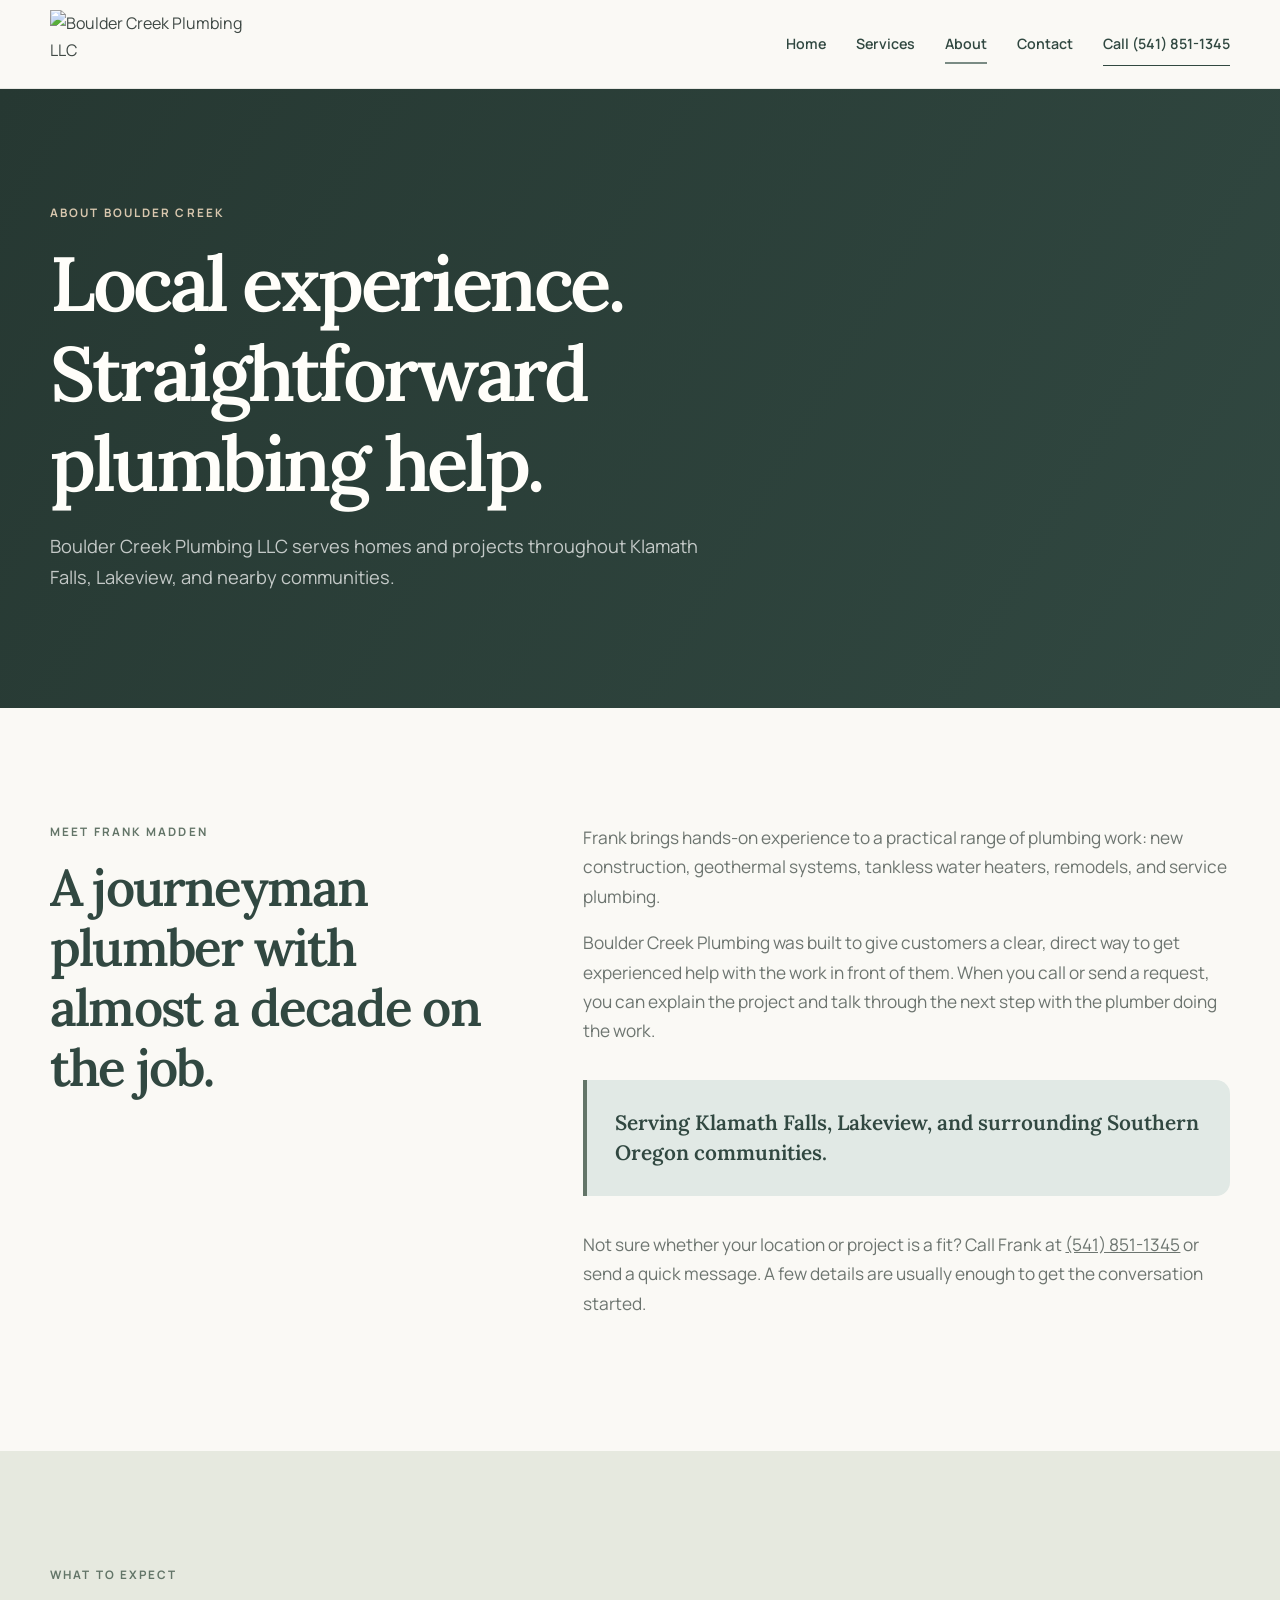
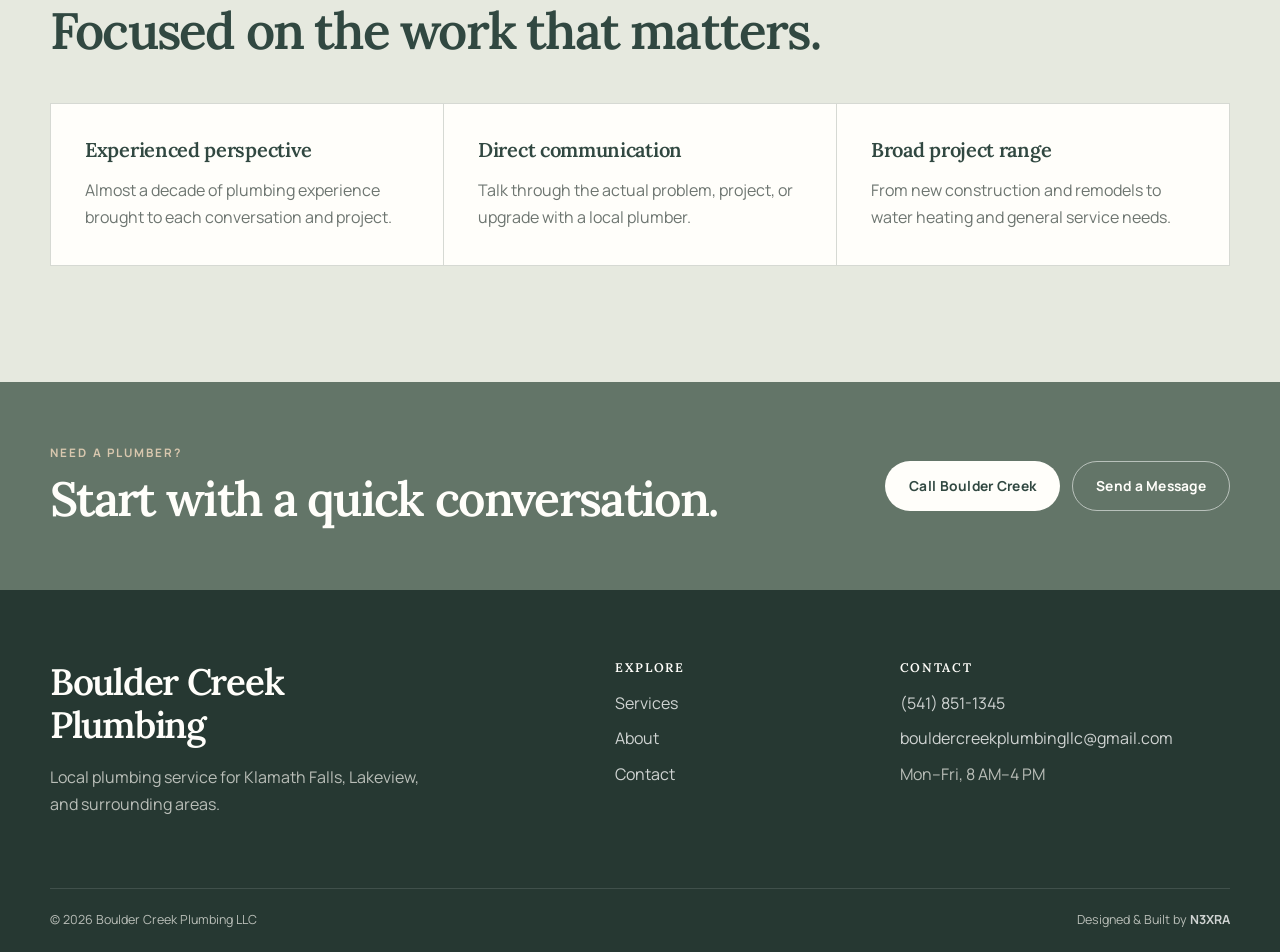
==== about/index.html @ ea2b0555 "first draft" ====
<!doctype html>
<html lang="en">
  <head>
    <meta charset="utf-8"><meta name="viewport" content="width=device-width, initial-scale=1"><meta name="theme-color" content="#314841">
    <meta name="description" content="Meet Frank Madden, a journeyman plumber with almost a decade of experience serving Klamath Falls, Lakeview, and surrounding areas.">
    <title>About | Boulder Creek Plumbing LLC</title><link rel="canonical" href="https://bouldercreekplumbingor.com/about/">
    <link rel="preconnect" href="https://fonts.googleapis.com"><link rel="preconnect" href="https://fonts.gstatic.com" crossorigin><link href="https://fonts.googleapis.com/css2?family=Lora:wght@500;600;700&amp;family=Manrope:wght@400;500;600;700&amp;display=swap" rel="stylesheet"><link rel="stylesheet" href="/styles.css">
  </head>
  <body>
    <a class="skip-link" href="#main">Skip to content</a>
    <header class="site-header"><div class="wrap nav-wrap"><a class="brand" href="/" aria-label="Boulder Creek Plumbing home"><img src="https://vdbjlgmbpykjblprqnak.supabase.co/storage/v1/object/public/website-assets-public/e737cde6-610d-4544-8e9d-0e6943760b35/acdd63f0-f831-4c30-9903-9ae123d6c81c/v1-bcp-logo.png" alt="Boulder Creek Plumbing LLC"></a><button class="menu-toggle" type="button" aria-expanded="false" aria-controls="site-nav"><span></span><span></span><span></span><span class="sr-only">Menu</span></button><nav id="site-nav" class="site-nav" aria-label="Main navigation"><a href="/">Home</a><a href="/services/">Services</a><a class="active" href="/about/">About</a><a href="/contact/">Contact</a><a class="nav-call" href="tel:+15418511345">Call (541) 851-1345</a></nav></div></header>
    <main id="main">
      <section class="page-hero"><div class="wrap"><p class="eyebrow">About Boulder Creek</p><h1>Local experience. Straightforward plumbing help.</h1><p>Boulder Creek Plumbing LLC serves homes and projects throughout Klamath Falls, Lakeview, and nearby communities.</p></div></section>
      <section class="section"><div class="wrap about-intro"><div><p class="eyebrow">Meet Frank Madden</p><h2>A journeyman plumber with almost a decade on the job.</h2></div><div class="about-copy"><p>Frank brings hands-on experience to a practical range of plumbing work: new construction, geothermal systems, tankless water heaters, remodels, and service plumbing.</p><p>Boulder Creek Plumbing was built to give customers a clear, direct way to get experienced help with the work in front of them. When you call or send a request, you can explain the project and talk through the next step with the plumber doing the work.</p><div class="callout">Serving Klamath Falls, Lakeview, and surrounding Southern Oregon communities.</div><p>Not sure whether your location or project is a fit? Call Frank at <a href="tel:+15418511345">(541) 851-1345</a> or send a quick message. A few details are usually enough to get the conversation started.</p></div></div></section>
      <section class="trust-section section"><div class="wrap"><div class="section-heading"><p class="eyebrow">What to expect</p><h2>Focused on the work that matters.</h2></div><div class="values-grid"><article class="value-card"><h3>Experienced perspective</h3><p>Almost a decade of plumbing experience brought to each conversation and project.</p></article><article class="value-card"><h3>Direct communication</h3><p>Talk through the actual problem, project, or upgrade with a local plumber.</p></article><article class="value-card"><h3>Broad project range</h3><p>From new construction and remodels to water heating and general service needs.</p></article></div></div></section>
      <section class="cta-band"><div class="wrap cta-inner"><div><p class="eyebrow light">Need a plumber?</p><h2>Start with a quick conversation.</h2></div><div class="button-row"><a class="button button-light" href="tel:+15418511345">Call Boulder Creek</a><a class="button button-outline-light" href="mailto:bouldercreekplumbingllc@gmail.com?subject=Plumbing%20Inquiry">Send a Message</a></div></div></section>
    </main>
    <footer class="site-footer"><div class="wrap footer-grid"><div class="footer-brand"><h2>Boulder Creek Plumbing</h2><p>Local plumbing service for Klamath Falls, Lakeview, and surrounding areas.</p></div><div><h3>Explore</h3><a href="/services/">Services</a><a href="/about/">About</a><a href="/contact/">Contact</a></div><div><h3>Contact</h3><a href="tel:+15418511345">(541) 851-1345</a><a href="mailto:bouldercreekplumbingllc@gmail.com">bouldercreekplumbingllc@gmail.com</a><p>Mon–Fri, 8 AM–4 PM</p></div></div><div class="wrap footer-bottom"><span>© 2026 Boulder Creek Plumbing LLC</span><span>Designed &amp; Built by <a href="https://n3xra.com/" target="_blank" rel="noopener noreferrer">N3XRA</a></span></div></footer><script src="/script.js"></script>
  </body>
</html>
---- styles.css ----
:root {
  --ink: #314841;
  --ink-deep: #263832;
  --water: #6d8988;
  --water-light: #e1e9e5;
  --copper: #7a8b84;
  --cream: #f0eee7;
  --paper: #faf9f5;
  --white: #fffefa;
  --text: #3f4945;
  --muted: #6d7570;
  --line: #d6d9d3;
  --sage: #637568;
  --shadow: 0 20px 54px rgba(39, 57, 51, 0.12);
  --radius: 14px;
  --wrap: 1180px;
}

* { box-sizing: border-box; }
html { scroll-behavior: smooth; }
body { margin: 0; color: var(--text); background: var(--paper); font-family: "Manrope", Arial, sans-serif; font-size: 16px; line-height: 1.7; }
img { display: block; max-width: 100%; }
a { color: inherit; }
button, input, select, textarea { font: inherit; }
.wrap { width: min(calc(100% - 40px), var(--wrap)); margin-inline: auto; }
.sr-only { position: absolute; width: 1px; height: 1px; padding: 0; margin: -1px; overflow: hidden; clip: rect(0, 0, 0, 0); white-space: nowrap; border: 0; }
.skip-link { position: fixed; z-index: 1000; top: 10px; left: 10px; padding: 10px 14px; color: var(--white); background: var(--ink); transform: translateY(-150%); }
.skip-link:focus { transform: translateY(0); }

.utility-bar { color: rgba(255,253,248,.82); background: var(--ink-deep); font-size: .72rem; font-weight: 600; letter-spacing: .06em; text-transform: uppercase; }
.utility-inner { min-height: 38px; display: flex; align-items: center; justify-content: space-between; gap: 24px; }
.utility-inner p { margin: 0; }
.site-header { position: sticky; z-index: 100; top: 0; background: rgba(250,249,245,.96); border-bottom: 1px solid rgba(49,72,65,.1); backdrop-filter: blur(14px); }
.nav-wrap { min-height: 88px; display: flex; align-items: center; justify-content: space-between; gap: 32px; }
.brand { flex: 0 0 auto; text-decoration: none; }
.brand img { width: 215px; height: 68px; object-fit: contain; object-position: left center; }
.site-nav { display: flex; align-items: center; gap: 30px; }
.site-nav a { position: relative; color: var(--ink); font-size: .89rem; font-weight: 600; text-decoration: none; }
.site-nav a:not(.nav-call)::after { position: absolute; right: 0; bottom: -8px; left: 0; height: 2px; content: ""; background: var(--copper); transform: scaleX(0); transform-origin: left; transition: transform .18s ease; }
.site-nav a:hover::after, .site-nav a.active::after { transform: scaleX(1); }
.nav-call { padding: 10px 0 9px; color: var(--ink) !important; background: transparent; border-bottom: 1px solid var(--ink); border-radius: 0; transition: color .18s ease, border-color .18s ease; }
.nav-call:hover { color: var(--water) !important; border-color: var(--water); }
.menu-toggle { display: none; width: 44px; height: 44px; padding: 10px; border: 0; background: transparent; }
.menu-toggle span:not(.sr-only) { display: block; height: 2px; margin: 5px 0; background: var(--ink); transition: transform .18s ease, opacity .18s ease; }

/* The homepage opens as a brand statement; interior pages retain the compact header. */
.home-header { position: relative; background: var(--paper); }
.home-nav-wrap { min-height: 76px; justify-content: flex-end; }
.home-hero { overflow: hidden; padding: 0 0 clamp(82px, 10vw, 138px); background: linear-gradient(180deg, var(--paper) 0 29%, #e7ece8 29% 100%); }
.home-brand-stage { display: grid; place-items: center; align-content: center; padding: 22px 0 66px; text-align: center; }
.home-logo { width: min(650px, 82vw); height: clamp(218px, 23vw, 280px); object-fit: contain; mix-blend-mode: multiply; }
.home-brand-stage p { position: relative; margin: 12px 0 0; padding-top: 19px; color: var(--muted); font-size: .74rem; font-weight: 700; letter-spacing: .14em; text-transform: uppercase; }
.home-brand-stage p::before { position: absolute; top: 0; left: 50%; width: 74px; height: 1px; content: ""; background: var(--water); transform: translateX(-50%); }
.home-showcase { width: min(calc(100% - 40px), 1360px); display: grid; grid-template-columns: minmax(0, 1.08fr) minmax(390px, .92fr); min-height: 710px; }
.home-showcase-media { position: relative; min-height: 710px; overflow: hidden; background: #c9d3ce; }
.home-showcase-media img { width: 100%; height: 100%; object-fit: cover; object-position: center top; }
.work-caption { position: absolute; right: 0; bottom: 0; left: 0; display: flex; align-items: center; justify-content: space-between; gap: 24px; padding: 18px 24px; color: var(--ink); background: var(--paper); }
.work-caption span { font-size: .68rem; font-weight: 700; letter-spacing: .14em; text-transform: uppercase; }
.work-caption strong { font-family: "Lora", Georgia, serif; font-size: .95rem; font-weight: 600; }
.home-showcase-copy { display: flex; flex-direction: column; justify-content: center; padding: clamp(52px, 6vw, 88px); color: rgba(255,255,255,.75); background: var(--ink-deep); }
.home-showcase-copy h1 { max-width: 620px; margin-bottom: 28px; color: var(--white); font-size: clamp(3rem, 5.4vw, 5.6rem); line-height: 1.04; }
.home-showcase-copy > p:not(.eyebrow) { max-width: 540px; margin: 0 0 34px; font-size: 1.08rem; }
.home-services { padding: clamp(100px, 13vw, 190px) 0; background: var(--paper); }
.home-services-heading { display: grid; grid-template-columns: .38fr 1.1fr .62fr; align-items: end; gap: clamp(30px, 6vw, 90px); margin-bottom: clamp(60px, 8vw, 110px); }
.home-services-heading .eyebrow { align-self: start; margin-top: 11px; }
.home-services-heading h2 { max-width: 720px; margin: 0; font-size: clamp(3rem, 6vw, 6rem); line-height: 1.03; }
.home-services-heading > p:last-child { max-width: 360px; margin: 0 0 8px; color: var(--muted); }
.home-service-list { border-top: 1px solid var(--ink); }
.home-service-list a { display: grid; grid-template-columns: 1.2fr .8fr auto; align-items: center; gap: 30px; padding: 29px 4px; border-bottom: 1px solid var(--line); text-decoration: none; transition: padding .2s ease, color .2s ease; }
.home-service-list a:hover { padding-right: 15px; padding-left: 15px; color: var(--water); }
.home-service-list h3 { margin: 0; font-size: clamp(1.45rem, 2.7vw, 2.35rem); }
.home-service-list p { margin: 0; color: var(--muted); font-size: .91rem; }
.home-service-list span { font-size: 1.4rem; }
.home-story { color: rgba(255,255,255,.74); background: var(--ink-deep); }
.home-story-grid { display: grid; grid-template-columns: 1fr 1fr; min-height: 720px; }
.home-story-statement { display: flex; align-items: flex-end; padding: clamp(50px, 8vw, 110px) clamp(30px, 6vw, 80px) clamp(58px, 7vw, 94px) 0; border-right: 1px solid rgba(255,255,255,.15); }
.home-story-statement p { max-width: 620px; margin: 0; color: rgba(255,255,255,.15); font-family: "Lora", Georgia, serif; font-size: clamp(4rem, 8vw, 8.5rem); font-weight: 600; letter-spacing: -.06em; line-height: .9; }
.home-story-copy { align-self: center; max-width: 620px; padding: clamp(60px, 9vw, 120px); }
.home-story-copy h2 { margin-bottom: 28px; color: var(--white); font-size: clamp(2.5rem, 5vw, 4.8rem); line-height: 1.06; }
.home-story-copy > p:not(.eyebrow) { margin-bottom: 34px; font-size: 1.06rem; }
.editorial-link { display: inline-flex; gap: 10px; align-items: center; padding-bottom: 5px; border-bottom: 1px solid currentColor; color: var(--ink); font-size: .82rem; font-weight: 700; letter-spacing: .06em; text-decoration: none; text-transform: uppercase; }
.editorial-link.light { color: var(--white); }
.editorial-link span { transition: transform .18s ease; }
.editorial-link:hover span { transform: translateX(4px); }
.home-region { padding: clamp(100px, 13vw, 180px) 0; background: #e1e8e4; }
.home-region-grid { display: grid; grid-template-columns: .35fr 1.25fr .55fr; align-items: end; gap: clamp(30px, 6vw, 90px); }
.home-region-grid .eyebrow { align-self: start; margin-top: 11px; }
.home-region-grid h2 { margin: 0; font-size: clamp(3.5rem, 7vw, 7rem); line-height: .99; }
.home-region-copy { padding-bottom: 8px; }
.home-region-copy p { margin: 0 0 28px; color: var(--muted); }
.home-contact { padding: clamp(90px, 12vw, 155px) 0; color: var(--white); background: var(--sage); }
.home-contact-inner { text-align: center; }
.home-contact-inner h2 { margin: 0 0 54px; color: var(--white); font-size: clamp(4rem, 9vw, 9rem); line-height: .92; }
.home-contact-actions { display: flex; justify-content: center; gap: clamp(30px, 7vw, 100px); }
.home-contact-actions a { min-width: 230px; padding: 18px 0; border-top: 1px solid rgba(255,255,255,.6); border-bottom: 1px solid rgba(255,255,255,.6); color: var(--white); font-family: "Lora", Georgia, serif; font-size: 1.35rem; text-decoration: none; }
.home-contact-actions span { display: block; margin-bottom: 4px; font-family: "Manrope", sans-serif; font-size: .65rem; font-weight: 700; letter-spacing: .15em; text-transform: uppercase; }

.hero { position: relative; overflow: hidden; padding: clamp(64px, 8vw, 108px) 0; background: linear-gradient(135deg, #f3f2ec 0%, #e8ece7 100%); }
.hero-grid { display: grid; grid-template-columns: minmax(0, .92fr) minmax(420px, 1.08fr); align-items: center; gap: clamp(48px, 7vw, 92px); }
.hero-copy { position: relative; z-index: 1; }
.eyebrow { margin: 0 0 15px; color: var(--sage); font-size: .73rem; font-weight: 700; letter-spacing: .18em; text-transform: uppercase; }
.eyebrow.light { color: #d8c7ae; }
h1, h2, h3 { margin-top: 0; font-family: "Lora", Georgia, serif; color: var(--ink); line-height: 1.17; }
h1 { max-width: 720px; margin-bottom: 24px; font-size: clamp(2.65rem, 6vw, 5.15rem); font-weight: 600; letter-spacing: -.045em; }
h2 { margin-bottom: 20px; font-size: clamp(2rem, 4vw, 3.4rem); font-weight: 600; letter-spacing: -.035em; }
h3 { margin-bottom: 12px; font-size: 1.25rem; font-weight: 600; letter-spacing: -.015em; }
.hero-lead { max-width: 610px; margin: 0 0 32px; color: var(--muted); font-size: clamp(1.05rem, 2vw, 1.23rem); }
.button-row { display: flex; flex-wrap: wrap; gap: 12px; }
.button { display: inline-flex; min-height: 50px; align-items: center; justify-content: center; padding: 12px 23px; border: 1px solid transparent; border-radius: 999px; font-size: .86rem; font-weight: 700; letter-spacing: .02em; text-decoration: none; transition: color .18s ease, background .18s ease, border-color .18s ease, transform .18s ease; }
.button:hover { transform: translateY(-2px); }
.button-primary { color: var(--white); background: var(--sage); }
.button-primary:hover { background: #5f684e; }
.button-secondary { color: var(--ink); background: transparent; border-color: rgba(49,72,65,.35); }
.button-secondary:hover { border-color: var(--ink); background: var(--white); }
.button-light { color: var(--ink); background: var(--white); }
.button-light:hover { background: var(--cream); }
.button-outline-light { color: var(--white); border-color: rgba(255,255,255,.55); }
.button-outline-light:hover { color: var(--ink); background: var(--white); }
.hero-meta { margin: 24px 0 0; color: var(--muted); font-size: .83rem; font-weight: 700; }
.hero-meta span { margin: 0 7px; color: var(--copper); }
.hero-media { position: relative; padding: 0 0 25px 25px; }
.hero-media::before { position: absolute; inset: 25px 25px 0 0; content: ""; background: var(--water); border-radius: 28px 8px 28px 8px; }
.hero-media img { position: relative; width: 100%; aspect-ratio: 3 / 4; object-fit: cover; object-position: center top; border-radius: 8px 28px 8px 28px; box-shadow: var(--shadow); }
.experience-card { position: absolute; right: -20px; bottom: 0; width: 205px; padding: 20px 22px; color: var(--white); background: var(--ink); border-radius: 16px 4px 16px 4px; box-shadow: 0 16px 34px rgba(39,57,51,.18); }
.experience-card strong, .experience-card span { display: block; }
.experience-card strong { font-family: "Lora", serif; font-size: 1.05rem; }
.experience-card span { margin-top: 2px; color: rgba(255,255,255,.7); font-size: .82rem; }

.section { padding: clamp(76px, 9vw, 126px) 0; }
.section-heading { margin-bottom: 42px; }
.split-heading { display: grid; grid-template-columns: 1.2fr .8fr; align-items: end; gap: 80px; }
.split-heading h2 { max-width: 680px; margin-bottom: 0; }
.split-heading > p { max-width: 480px; margin: 0 0 5px; color: var(--muted); font-size: 1.05rem; }
.service-grid { display: grid; grid-template-columns: repeat(4, 1fr); border-top: 1px solid var(--line); border-left: 1px solid var(--line); }
.service-card { min-height: 270px; padding: 28px; border-right: 1px solid var(--line); border-bottom: 1px solid var(--line); background: rgba(255,253,248,.75); }
.service-card h3 { margin-top: 42px; }
.service-card p { margin: 0; color: var(--muted); font-size: .94rem; }
.text-link { display: inline-flex; align-items: center; gap: 8px; margin-top: 28px; color: var(--ink); font-weight: 800; text-decoration: none; }
.text-link span { color: var(--copper); transition: transform .18s ease; }
.text-link:hover span { transform: translateX(4px); }

.trust-section { background: #e6e9df; }
.trust-grid { display: grid; grid-template-columns: 1.1fr .9fr; box-shadow: var(--shadow); }
.trust-panel, .area-panel { padding: clamp(42px, 6vw, 78px); }
.trust-panel { color: rgba(255,253,248,.76); background: var(--ink); }
.trust-panel h2 { color: var(--white); }
.trust-panel p:not(.eyebrow) { max-width: 590px; margin-bottom: 28px; }
.area-panel { background: #f5f1e8; }
.area-panel p:not(.eyebrow) { color: var(--muted); }
.cta-band { padding: 62px 0; color: var(--white); background: var(--sage); }
.cta-inner { display: flex; align-items: center; justify-content: space-between; gap: 40px; }
.cta-inner h2 { margin: 0; color: var(--white); font-size: clamp(2rem, 4vw, 3rem); }
.cta-inner .eyebrow { margin-bottom: 8px; }

.page-hero { position: relative; overflow: hidden; padding: clamp(70px, 9vw, 120px) 0; color: var(--white); background: linear-gradient(120deg, var(--ink-deep), var(--ink)); }
.page-hero .wrap { position: relative; z-index: 1; }
.page-hero .eyebrow { color: #d8c7ae; }
.page-hero h1 { max-width: 850px; margin-bottom: 22px; color: var(--white); font-size: clamp(2.7rem, 6vw, 5rem); }
.page-hero p:last-child { max-width: 680px; margin: 0; color: rgba(255,255,255,.72); font-size: 1.14rem; }
.services-detail { background: var(--paper); }
.detail-list { display: grid; gap: 0; border-top: 1px solid var(--line); }
.detail-item { display: grid; grid-template-columns: minmax(200px, .8fr) minmax(300px, 1.2fr); gap: 50px; padding: 38px 0; border-bottom: 1px solid var(--line); }
.detail-item h2 { margin: 0; font-size: clamp(1.45rem, 3vw, 2rem); }
.detail-item p { max-width: 610px; margin: 2px 0 0; color: var(--muted); }
.process-section { background: var(--cream); }
.process-grid { display: grid; grid-template-columns: repeat(3, 1fr); gap: 22px; }
.process-card { padding: 30px; background: var(--white); border-top: 4px solid var(--sage); border-radius: 0 0 var(--radius) var(--radius); }
.process-card h3 { margin-top: 4px; }
.process-card p { margin-bottom: 0; color: var(--muted); }

.about-intro { display: grid; grid-template-columns: .8fr 1.2fr; gap: clamp(40px, 8vw, 110px); align-items: start; }
.about-intro h2 { position: sticky; top: 130px; }
.about-copy p { margin-top: 0; color: var(--muted); font-size: 1.08rem; }
.about-copy .callout { margin: 34px 0; padding: 28px; color: var(--ink); background: var(--water-light); border-left: 4px solid var(--sage); border-radius: 0 var(--radius) var(--radius) 0; font-family: "Lora", serif; font-size: 1.3rem; font-weight: 600; line-height: 1.45; }
.values-grid { display: grid; grid-template-columns: repeat(3, 1fr); gap: 1px; background: var(--line); border: 1px solid var(--line); }
.value-card { padding: 34px; background: var(--white); }
.value-card p { margin-bottom: 0; color: var(--muted); }

.contact-section { background: linear-gradient(135deg, var(--cream), #e8e6dc); }
.contact-layout { display: grid; grid-template-columns: .72fr 1.28fr; gap: clamp(44px, 8vw, 100px); align-items: start; }
.contact-copy { position: sticky; top: 130px; }
.contact-copy h2 { font-size: clamp(2rem, 4vw, 3.2rem); }
.contact-copy > p:not(.eyebrow) { color: var(--muted); }
.contact-list { display: grid; gap: 18px; margin-top: 36px; }
.contact-item { padding-top: 18px; border-top: 1px solid rgba(16,44,54,.18); }
.contact-item span { display: block; color: var(--muted); font-size: .72rem; font-weight: 800; letter-spacing: .13em; text-transform: uppercase; }
.contact-item a, .contact-item strong { display: block; margin-top: 4px; color: var(--ink); font-weight: 700; text-decoration: none; }
.contact-item a:hover { color: var(--copper); }
.contact-form { padding: clamp(28px, 5vw, 52px); background: var(--white); border-radius: 22px 6px 22px 6px; box-shadow: var(--shadow); }
.form-grid { display: grid; grid-template-columns: repeat(2, 1fr); gap: 22px; }
.form-row { display: grid; gap: 7px; }
.form-row.full { grid-column: 1 / -1; }
.form-row label { color: var(--ink); font-size: .82rem; font-weight: 800; }
.form-row label span { color: var(--muted); font-weight: 500; }
.form-row input, .form-row select, .form-row textarea { width: 100%; padding: 13px 14px; color: var(--text); background: var(--paper); border: 1px solid #d1c9bb; border-radius: 8px; outline: none; transition: border-color .18s ease, box-shadow .18s ease; }
.form-row textarea { min-height: 145px; resize: vertical; }
.form-row input:focus, .form-row select:focus, .form-row textarea:focus { border-color: var(--water); box-shadow: 0 0 0 3px rgba(40,115,138,.13); }
.form-trap { position: absolute; left: -10000px; }
.contact-form .button { margin-top: 26px; border: 0; cursor: pointer; }
.contact-form .button:disabled { cursor: wait; opacity: .65; }
.form-status { min-height: 1.6em; margin: 15px 0 0; font-size: .9rem; font-weight: 700; }
.form-status.is-success { color: #1e6a45; }
.form-status.is-error { color: #a43a2d; }

.site-footer { padding: 70px 0 22px; color: rgba(255,253,248,.68); background: var(--ink-deep); }
.footer-grid { display: grid; grid-template-columns: 1.5fr .65fr 1fr; gap: 70px; padding-bottom: 54px; }
.footer-brand h2 { max-width: 320px; margin: 0 0 18px; color: var(--white); font-size: clamp(1.6rem, 3vw, 2.3rem); }
.footer-brand p { max-width: 380px; }
.site-footer h3 { margin-bottom: 16px; color: var(--white); font-size: .78rem; letter-spacing: .13em; text-transform: uppercase; }
.site-footer a { display: block; width: fit-content; margin-bottom: 8px; color: rgba(255,255,255,.78); text-decoration: none; }
.site-footer a:hover { color: var(--white); }
.site-footer p { margin-top: 8px; }
.footer-bottom { display: flex; justify-content: space-between; gap: 24px; padding-top: 20px; border-top: 1px solid rgba(255,255,255,.12); font-size: .78rem; }
.footer-bottom a { display: inline; margin: 0; font-weight: 700; }

@media (max-width: 900px) {
  .utility-inner p:last-child { display: none; }
  .nav-wrap { min-height: 76px; }
  .home-nav-wrap { justify-content: flex-end; }
  .brand img { width: 180px; height: 58px; }
  .menu-toggle { display: block; }
  .site-nav { position: absolute; top: 100%; right: 0; left: 0; display: none; align-items: stretch; gap: 0; padding: 12px 20px 22px; background: var(--paper); border-bottom: 1px solid var(--line); box-shadow: 0 18px 28px rgba(10,32,40,.1); }
  .site-nav.open { display: grid; }
  .site-nav a { padding: 12px 0; }
  .site-nav a::after { display: none; }
  .site-nav .nav-call { margin-top: 8px; padding: 13px 16px; text-align: center; }
  .menu-toggle[aria-expanded="true"] span:nth-child(1) { transform: translateY(7px) rotate(45deg); }
  .menu-toggle[aria-expanded="true"] span:nth-child(2) { opacity: 0; }
  .menu-toggle[aria-expanded="true"] span:nth-child(3) { transform: translateY(-7px) rotate(-45deg); }
  .hero-grid, .contact-layout { grid-template-columns: 1fr; }
  .home-showcase { grid-template-columns: 1fr; min-height: 0; }
  .home-showcase-media { min-height: 690px; }
  .home-showcase-copy { min-height: 570px; }
  .home-services-heading, .home-region-grid { grid-template-columns: 1fr; align-items: start; }
  .home-services-heading .eyebrow, .home-region-grid .eyebrow { margin: 0; }
  .home-services-heading > p:last-child, .home-region-copy { max-width: 540px; }
  .home-story-grid { grid-template-columns: 1fr; min-height: 0; }
  .home-story-statement { min-height: 460px; padding-left: 0; border-right: 0; border-bottom: 1px solid rgba(255,255,255,.15); }
  .home-story-copy { max-width: 720px; padding-left: 0; }
  .hero-copy { max-width: 700px; }
  .hero-media { max-width: 680px; }
  .service-grid { grid-template-columns: repeat(2, 1fr); }
  .split-heading { grid-template-columns: 1fr; gap: 20px; }
  .trust-grid { grid-template-columns: 1fr; }
  .about-intro { grid-template-columns: 1fr; gap: 22px; }
  .about-intro h2, .contact-copy { position: static; }
  .footer-grid { grid-template-columns: 1.3fr .7fr 1fr; gap: 34px; }
}

@media (max-width: 640px) {
  .wrap { width: min(calc(100% - 30px), var(--wrap)); }
  .utility-inner { justify-content: center; text-align: center; }
  .hero { padding-top: 58px; }
  .home-hero { padding-bottom: 78px; background: linear-gradient(180deg, var(--paper) 0 20%, #e7ece8 20% 100%); }
  .home-brand-stage { padding: 16px 0 48px; }
  .home-logo { width: min(500px, 94vw); height: 194px; }
  .home-brand-stage p { max-width: 330px; margin-top: 10px; font-size: .64rem; line-height: 1.6; }
  .home-showcase { width: min(calc(100% - 24px), 1360px); }
  .home-showcase-media { min-height: 520px; }
  .work-caption { display: block; padding: 15px 17px; }
  .work-caption strong { display: block; margin-top: 2px; }
  .home-showcase-copy { min-height: 0; padding: 46px 26px 50px; }
  .home-showcase-copy h1 { font-size: clamp(2.75rem, 13vw, 4rem); }
  .home-showcase-copy .button { flex: 1 1 100%; }
  .home-service-list a { grid-template-columns: 1fr auto; gap: 10px 20px; padding: 24px 2px; }
  .home-service-list p { grid-column: 1; }
  .home-service-list span { grid-column: 2; grid-row: 1 / span 2; }
  .home-story-statement { min-height: 360px; padding: 50px 0; }
  .home-story-statement p { font-size: clamp(3.7rem, 18vw, 6rem); }
  .home-story-copy { padding: 64px 0 72px; }
  .home-contact-actions { flex-direction: column; align-items: center; }
  .home-contact-actions a { width: min(100%, 340px); }
  .hero-grid { gap: 48px; }
  .hero-media { padding: 0 0 20px 18px; }
  .hero-media::before { inset: 18px 18px 0 0; }
  .experience-card { right: -5px; width: 178px; padding: 16px 18px; }
  .service-grid, .process-grid, .values-grid, .form-grid { grid-template-columns: 1fr; }
  .service-card { min-height: auto; }
  .detail-item { grid-template-columns: 1fr; gap: 8px; }
  .cta-inner, .footer-bottom { align-items: flex-start; flex-direction: column; }
  .cta-inner { display: flex; }
  .cta-inner .button-row { width: 100%; }
  .cta-inner .button { flex: 1 1 100%; }
  .trust-panel, .area-panel { padding: 38px 28px; }
  .contact-form { padding: 28px 20px; }
  .footer-grid { grid-template-columns: 1fr; gap: 30px; }
}

@media (prefers-reduced-motion: reduce) {
  html { scroll-behavior: auto; }
  *, *::before, *::after { transition-duration: .01ms !important; animation-duration: .01ms !important; animation-iteration-count: 1 !important; }
}
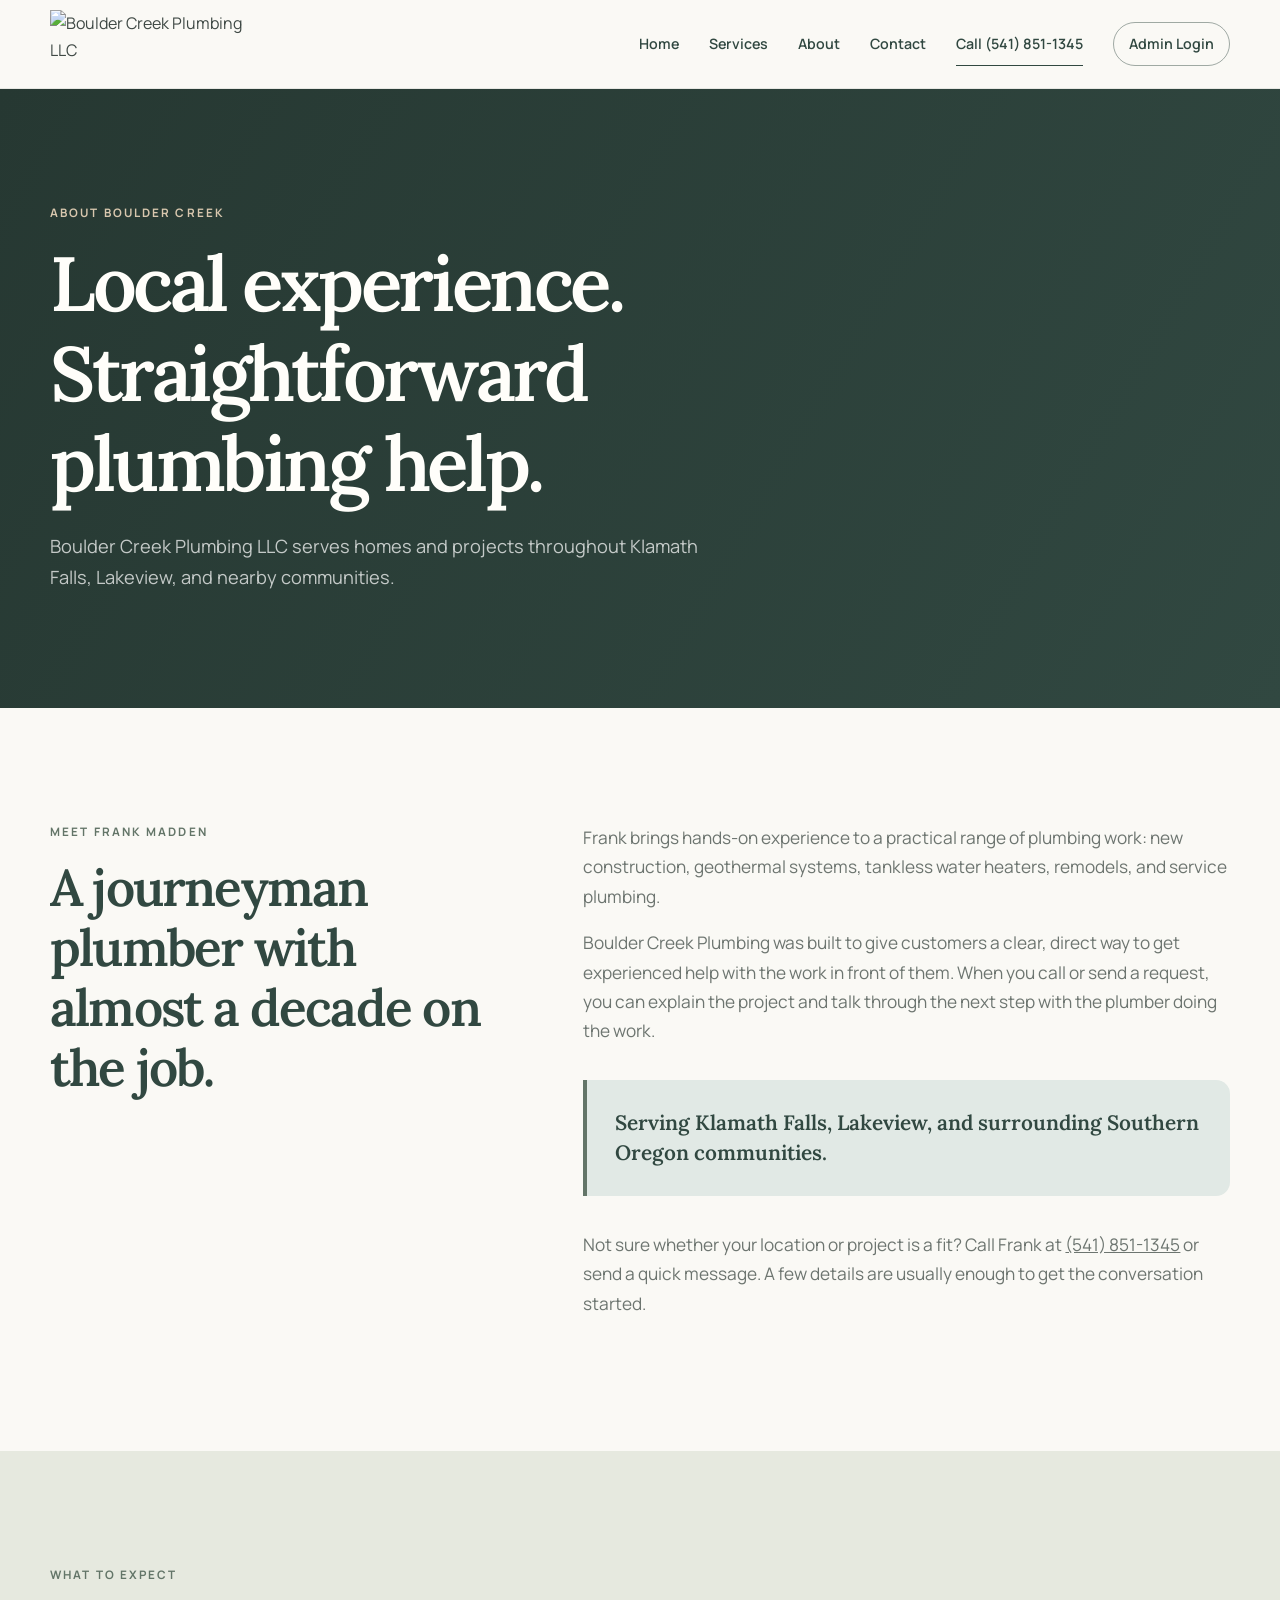
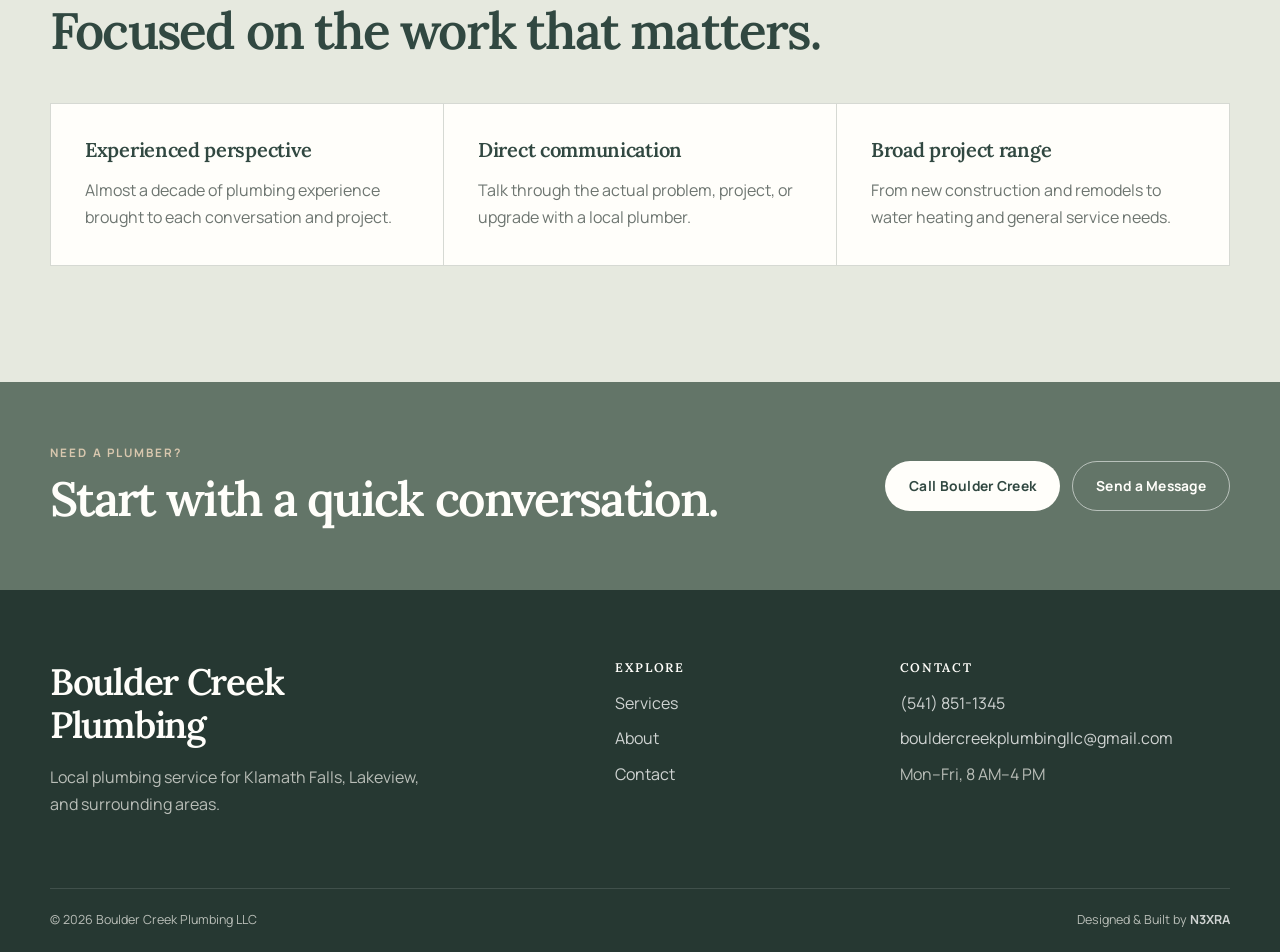
==== commit 0a7e94ef: "Add admin login to site navigation" ====
--- a/about/index.html
+++ b/about/index.html
@@ -8,7 +8,7 @@
   </head>
   <body>
     <a class="skip-link" href="#main">Skip to content</a>
-    <header class="site-header"><div class="wrap nav-wrap"><a class="brand" href="/" aria-label="Boulder Creek Plumbing home"><img src="https://vdbjlgmbpykjblprqnak.supabase.co/storage/v1/object/public/website-assets-public/e737cde6-610d-4544-8e9d-0e6943760b35/acdd63f0-f831-4c30-9903-9ae123d6c81c/v1-bcp-logo.png" alt="Boulder Creek Plumbing LLC"></a><button class="menu-toggle" type="button" aria-expanded="false" aria-controls="site-nav"><span></span><span></span><span></span><span class="sr-only">Menu</span></button><nav id="site-nav" class="site-nav" aria-label="Main navigation"><a href="/">Home</a><a href="/services/">Services</a><a class="active" href="/about/">About</a><a href="/contact/">Contact</a><a class="nav-call" href="tel:+15418511345">Call (541) 851-1345</a></nav></div></header>
+    <header class="site-header"><div class="wrap nav-wrap"><a class="brand" href="/" aria-label="Boulder Creek Plumbing home"><img src="https://vdbjlgmbpykjblprqnak.supabase.co/storage/v1/object/public/website-assets-public/e737cde6-610d-4544-8e9d-0e6943760b35/acdd63f0-f831-4c30-9903-9ae123d6c81c/v1-bcp-logo.png" alt="Boulder Creek Plumbing LLC"></a><button class="menu-toggle" type="button" aria-expanded="false" aria-controls="site-nav"><span></span><span></span><span></span><span class="sr-only">Menu</span></button><nav id="site-nav" class="site-nav" aria-label="Main navigation"><a href="/">Home</a><a href="/services/">Services</a><a class="active" href="/about/">About</a><a href="/contact/">Contact</a><a class="nav-call" href="tel:+15418511345">Call (541) 851-1345</a><a class="nav-admin" href="https://boulder-creek-plumbing-llc-9a531b.portal.n3xra.com/" target="_blank" rel="noopener noreferrer">Admin Login</a></nav></div></header>
     <main id="main">
       <section class="page-hero"><div class="wrap"><p class="eyebrow">About Boulder Creek</p><h1>Local experience. Straightforward plumbing help.</h1><p>Boulder Creek Plumbing LLC serves homes and projects throughout Klamath Falls, Lakeview, and nearby communities.</p></div></section>
       <section class="section"><div class="wrap about-intro"><div><p class="eyebrow">Meet Frank Madden</p><h2>A journeyman plumber with almost a decade on the job.</h2></div><div class="about-copy"><p>Frank brings hands-on experience to a practical range of plumbing work: new construction, geothermal systems, tankless water heaters, remodels, and service plumbing.</p><p>Boulder Creek Plumbing was built to give customers a clear, direct way to get experienced help with the work in front of them. When you call or send a request, you can explain the project and talk through the next step with the plumber doing the work.</p><div class="callout">Serving Klamath Falls, Lakeview, and surrounding Southern Oregon communities.</div><p>Not sure whether your location or project is a fit? Call Frank at <a href="tel:+15418511345">(541) 851-1345</a> or send a quick message. A few details are usually enough to get the conversation started.</p></div></div></section>
--- a/styles.css
+++ b/styles.css
@@ -36,10 +36,12 @@
 .brand img { width: 215px; height: 68px; object-fit: contain; object-position: left center; }
 .site-nav { display: flex; align-items: center; gap: 30px; }
 .site-nav a { position: relative; color: var(--ink); font-size: .89rem; font-weight: 600; text-decoration: none; }
-.site-nav a:not(.nav-call)::after { position: absolute; right: 0; bottom: -8px; left: 0; height: 2px; content: ""; background: var(--copper); transform: scaleX(0); transform-origin: left; transition: transform .18s ease; }
+.site-nav a:not(.nav-call):not(.nav-admin)::after { position: absolute; right: 0; bottom: -8px; left: 0; height: 2px; content: ""; background: var(--copper); transform: scaleX(0); transform-origin: left; transition: transform .18s ease; }
 .site-nav a:hover::after, .site-nav a.active::after { transform: scaleX(1); }
 .nav-call { padding: 10px 0 9px; color: var(--ink) !important; background: transparent; border-bottom: 1px solid var(--ink); border-radius: 0; transition: color .18s ease, border-color .18s ease; }
 .nav-call:hover { color: var(--water) !important; border-color: var(--water); }
+.nav-admin { padding: 9px 15px; color: var(--ink) !important; border: 1px solid rgba(49,72,65,.45); border-radius: 999px; transition: color .18s ease, background .18s ease, border-color .18s ease; }
+.nav-admin:hover { color: var(--white) !important; background: var(--ink); border-color: var(--ink); }
 .menu-toggle { display: none; width: 44px; height: 44px; padding: 10px; border: 0; background: transparent; }
 .menu-toggle span:not(.sr-only) { display: block; height: 2px; margin: 5px 0; background: var(--ink); transition: transform .18s ease, opacity .18s ease; }
 
@@ -71,12 +73,12 @@
 .home-service-list h3 { margin: 0; font-size: clamp(1.45rem, 2.7vw, 2.35rem); }
 .home-service-list p { margin: 0; color: var(--muted); font-size: .91rem; }
 .home-service-list span { font-size: 1.4rem; }
-.home-story { color: rgba(255,255,255,.74); background: var(--ink-deep); }
-.home-story-grid { display: grid; grid-template-columns: 1fr 1fr; min-height: 720px; }
-.home-story-statement { display: flex; align-items: flex-end; padding: clamp(50px, 8vw, 110px) clamp(30px, 6vw, 80px) clamp(58px, 7vw, 94px) 0; border-right: 1px solid rgba(255,255,255,.15); }
-.home-story-statement p { max-width: 620px; margin: 0; color: rgba(255,255,255,.15); font-family: "Lora", Georgia, serif; font-size: clamp(4rem, 8vw, 8.5rem); font-weight: 600; letter-spacing: -.06em; line-height: .9; }
-.home-story-copy { align-self: center; max-width: 620px; padding: clamp(60px, 9vw, 120px); }
-.home-story-copy h2 { margin-bottom: 28px; color: var(--white); font-size: clamp(2.5rem, 5vw, 4.8rem); line-height: 1.06; }
+.home-story { padding: clamp(88px, 11vw, 150px) 0; color: rgba(255,255,255,.74); background: var(--ink-deep); }
+.home-story-grid { text-align: center; }
+.home-story-statement { padding: 0; }
+.home-story-statement p { max-width: 1080px; margin: 0 auto; color: rgba(255,255,255,.58); font-family: "Lora", Georgia, serif; font-size: clamp(3.25rem, 6.3vw, 6.8rem); font-weight: 600; letter-spacing: -.06em; line-height: .96; }
+.home-story-copy { max-width: 720px; margin: 0 auto; padding: clamp(46px, 6vw, 76px) 0 0; }
+.home-story-copy h2 { margin-bottom: 24px; color: var(--white); font-size: clamp(2.35rem, 4.2vw, 4.35rem); line-height: 1.06; }
 .home-story-copy > p:not(.eyebrow) { margin-bottom: 34px; font-size: 1.06rem; }
 .editorial-link { display: inline-flex; gap: 10px; align-items: center; padding-bottom: 5px; border-bottom: 1px solid currentColor; color: var(--ink); font-size: .82rem; font-weight: 700; letter-spacing: .06em; text-decoration: none; text-transform: uppercase; }
 .editorial-link.light { color: var(--white); }
@@ -224,6 +226,7 @@
   .site-nav a { padding: 12px 0; }
   .site-nav a::after { display: none; }
   .site-nav .nav-call { margin-top: 8px; padding: 13px 16px; text-align: center; }
+  .site-nav .nav-admin { margin-top: 10px; padding: 12px 16px; text-align: center; }
   .menu-toggle[aria-expanded="true"] span:nth-child(1) { transform: translateY(7px) rotate(45deg); }
   .menu-toggle[aria-expanded="true"] span:nth-child(2) { opacity: 0; }
   .menu-toggle[aria-expanded="true"] span:nth-child(3) { transform: translateY(-7px) rotate(-45deg); }
@@ -234,9 +237,7 @@
   .home-services-heading, .home-region-grid { grid-template-columns: 1fr; align-items: start; }
   .home-services-heading .eyebrow, .home-region-grid .eyebrow { margin: 0; }
   .home-services-heading > p:last-child, .home-region-copy { max-width: 540px; }
-  .home-story-grid { grid-template-columns: 1fr; min-height: 0; }
-  .home-story-statement { min-height: 460px; padding-left: 0; border-right: 0; border-bottom: 1px solid rgba(255,255,255,.15); }
-  .home-story-copy { max-width: 720px; padding-left: 0; }
+  .home-story-grid { min-height: 0; }
   .hero-copy { max-width: 700px; }
   .hero-media { max-width: 680px; }
   .service-grid { grid-template-columns: repeat(2, 1fr); }
@@ -262,12 +263,14 @@
   .home-showcase-copy { min-height: 0; padding: 46px 26px 50px; }
   .home-showcase-copy h1 { font-size: clamp(2.75rem, 13vw, 4rem); }
   .home-showcase-copy .button { flex: 1 1 100%; }
+  .home-services-heading { text-align: center; }
+  .home-services-heading .eyebrow { margin-right: auto; margin-left: auto; }
+  .home-services-heading > p:last-child { margin-right: auto; margin-left: auto; }
   .home-service-list a { grid-template-columns: 1fr auto; gap: 10px 20px; padding: 24px 2px; }
   .home-service-list p { grid-column: 1; }
   .home-service-list span { grid-column: 2; grid-row: 1 / span 2; }
-  .home-story-statement { min-height: 360px; padding: 50px 0; }
-  .home-story-statement p { font-size: clamp(3.7rem, 18vw, 6rem); }
-  .home-story-copy { padding: 64px 0 72px; }
+  .home-story-statement p { max-width: 350px; font-size: clamp(2.7rem, 12vw, 3.35rem); }
+  .home-story-copy { padding-top: 34px; }
   .home-contact-actions { flex-direction: column; align-items: center; }
   .home-contact-actions a { width: min(100%, 340px); }
   .hero-grid { gap: 48px; }
@@ -284,6 +287,10 @@
   .trust-panel, .area-panel { padding: 38px 28px; }
   .contact-form { padding: 28px 20px; }
   .footer-grid { grid-template-columns: 1fr; gap: 30px; }
+  .footer-grid, .footer-bottom { text-align: center; }
+  .footer-brand h2, .footer-brand p { margin-right: auto; margin-left: auto; }
+  .site-footer a { margin-right: auto; margin-left: auto; }
+  .footer-bottom { align-items: center; }
 }
 
 @media (prefers-reduced-motion: reduce) {
